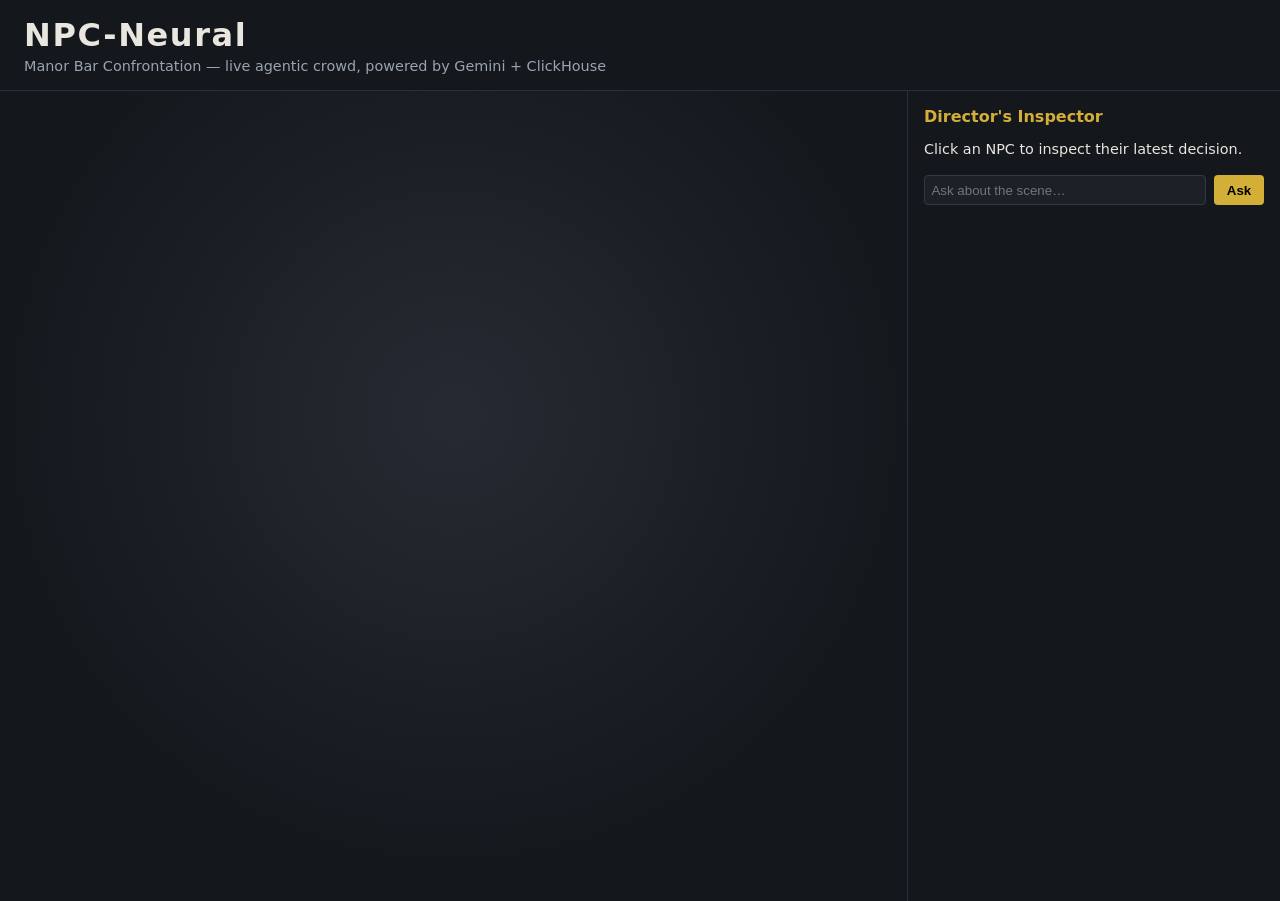
==== frontend/index.html @ 4e4012fc "Web frontend and FastAPI server" ====
<!DOCTYPE html>
<html lang="en">
<head>
<meta charset="UTF-8">
<title>NPC-Neural — Live Scene</title>
<link rel="stylesheet" href="style.css">
</head>
<body>
  <header>
    <h1>NPC-Neural</h1>
    <p>Manor Bar Confrontation — live agentic crowd, powered by Gemini + ClickHouse</p>
  </header>

  <main>
    <div id="scene"></div>

    <aside id="panel">
      <h2>Director's Inspector</h2>
      <div id="selected-info">Click an NPC to inspect their latest decision.</div>

      <form id="ask-form">
        <input id="ask-input" type="text" placeholder="Ask about the scene…" autocomplete="off">
        <button type="submit">Ask</button>
      </form>
      <div id="ask-answer"></div>
    </aside>
  </main>

  <script src="app.js"></script>
</body>
</html>
---- frontend/style.css ----
:root {
  --principal: #d4af37;
  --background: #7c8ba1;
  font-family: system-ui, sans-serif;
}

body {
  margin: 0;
  background: #14171c;
  color: #e8e6df;
}

header {
  padding: 1rem 1.5rem;
  border-bottom: 1px solid #2a2f38;
}

header h1 {
  margin: 0;
  letter-spacing: 0.05em;
}

header p {
  margin: 0.25rem 0 0;
  color: #9aa3b2;
  font-size: 0.9rem;
}

main {
  display: flex;
  height: calc(100vh - 90px);
}

#scene {
  position: relative;
  flex: 1;
  background: radial-gradient(circle at 50% 40%, #262b33, #14171c 70%);
  border-right: 1px solid #2a2f38;
  overflow: hidden;
}

.npc {
  position: absolute;
  transform: translate(-50%, -50%);
  display: flex;
  flex-direction: column;
  align-items: center;
  cursor: pointer;
  transition: top 0.6s ease, left 0.6s ease;
}

.npc .dot {
  width: 18px;
  height: 18px;
  border-radius: 50%;
  background: var(--background);
  border: 2px solid #0000;
  box-shadow: 0 0 8px #0006;
}

.npc.principal .dot {
  width: 26px;
  height: 26px;
  background: var(--principal);
}

.npc.selected .dot {
  border-color: white;
}

.npc .label {
  margin-top: 4px;
  font-size: 0.7rem;
  color: #cfd4dc;
  white-space: nowrap;
  text-shadow: 0 1px 2px #000;
}

.npc .mood {
  font-size: 0.65rem;
  color: #8f97a3;
}

#panel {
  width: 340px;
  padding: 1rem;
  overflow-y: auto;
}

#panel h2 {
  margin-top: 0;
  font-size: 1rem;
  color: #d4af37;
}

#selected-info {
  font-size: 0.9rem;
  line-height: 1.4;
  white-space: pre-wrap;
  margin-bottom: 1rem;
}

#ask-form {
  display: flex;
  gap: 0.5rem;
}

#ask-input {
  flex: 1;
  padding: 0.4rem;
  background: #1c2027;
  border: 1px solid #333a45;
  color: inherit;
  border-radius: 4px;
}

#ask-form button {
  padding: 0.4rem 0.8rem;
  background: #d4af37;
  border: none;
  border-radius: 4px;
  cursor: pointer;
  font-weight: 600;
}

#ask-answer {
  margin-top: 0.75rem;
  font-size: 0.85rem;
  line-height: 1.4;
  white-space: pre-wrap;
  color: #cfd4dc;
}
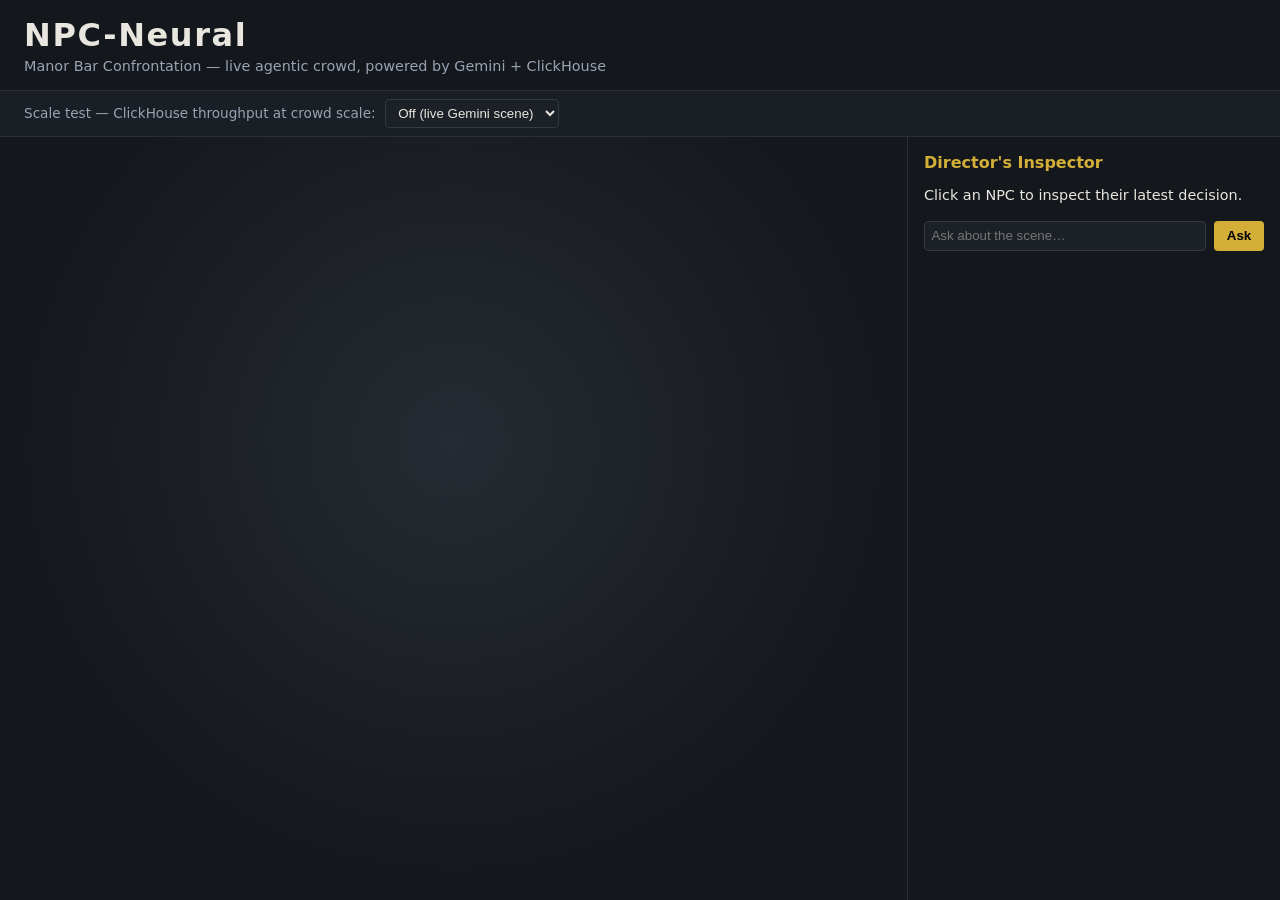
==== commit 34cc82c0: "Add 10-500 NPC scale menu backed by ClickHouse throughput" ====
--- a/frontend/index.html
+++ b/frontend/index.html
@@ -11,12 +11,40 @@
     <p>Manor Bar Confrontation — live agentic crowd, powered by Gemini + ClickHouse</p>
   </header>
 
+  <div id="scale-bar">
+    <label for="scale-select">Scale test — ClickHouse throughput at crowd scale:</label>
+    <select id="scale-select">
+      <option value="0" selected>Off (live Gemini scene)</option>
+      <option value="10">10 NPCs</option>
+      <option value="50">50 NPCs</option>
+      <option value="100">100 NPCs</option>
+      <option value="250">250 NPCs</option>
+      <option value="500">500 NPCs</option>
+    </select>
+    <span id="scale-status"></span>
+  </div>
+
   <main>
     <div id="scene"></div>
 
+    <div id="scale-view" hidden>
+      <div id="scale-swarm"></div>
+      <div id="scale-legend">
+        <span><i style="background:#7c8ba1"></i>neutral</span>
+        <span><i style="background:#c0554a"></i>tense</span>
+        <span><i style="background:#4aa3c0"></i>curious</span>
+        <span><i style="background:#6b6f76"></i>bored</span>
+        <span><i style="background:#d4af37"></i>alert</span>
+        <span><i style="background:#b06fc9"></i>nervous</span>
+        <span><i style="background:#5fbf6a"></i>amused</span>
+        <span><i style="background:#e0a63c"></i>focused</span>
+      </div>
+    </div>
+
     <aside id="panel">
-      <h2>Director's Inspector</h2>
+      <h2 id="panel-title">Director's Inspector</h2>
       <div id="selected-info">Click an NPC to inspect their latest decision.</div>
+      <div id="scale-stats"></div>
 
       <form id="ask-form">
         <input id="ask-input" type="text" placeholder="Ask about the scene…" autocomplete="off">
--- a/frontend/style.css
+++ b/frontend/style.css
@@ -8,6 +8,9 @@
   margin: 0;
   background: #14171c;
   color: #e8e6df;
+  display: flex;
+  flex-direction: column;
+  height: 100vh;
 }
 
 header {
@@ -26,9 +29,36 @@
   font-size: 0.9rem;
 }
 
+#scale-bar {
+  display: flex;
+  align-items: center;
+  gap: 0.6rem;
+  padding: 0.5rem 1.5rem;
+  background: #1a1e25;
+  border-bottom: 1px solid #2a2f38;
+  font-size: 0.85rem;
+}
+
+#scale-bar label {
+  color: #9aa3b2;
+}
+
+#scale-bar select {
+  background: #1c2027;
+  color: inherit;
+  border: 1px solid #333a45;
+  border-radius: 4px;
+  padding: 0.3rem 0.5rem;
+}
+
+#scale-status {
+  color: #d4af37;
+}
+
 main {
   display: flex;
-  height: calc(100vh - 90px);
+  flex: 1;
+  min-height: 0;
 }
 
 #scene {
@@ -37,6 +67,52 @@
   background: radial-gradient(circle at 50% 40%, #262b33, #14171c 70%);
   border-right: 1px solid #2a2f38;
   overflow: hidden;
+}
+
+#scale-view {
+  flex: 1;
+  border-right: 1px solid #2a2f38;
+  overflow-y: auto;
+  padding: 1rem;
+}
+
+#scale-swarm {
+  display: flex;
+  flex-wrap: wrap;
+  gap: 3px;
+  align-content: flex-start;
+}
+
+.pixel {
+  width: 10px;
+  height: 10px;
+  border-radius: 2px;
+  background: #3a4150;
+}
+
+#scale-legend {
+  display: flex;
+  flex-wrap: wrap;
+  gap: 0.75rem;
+  margin-top: 1rem;
+  font-size: 0.75rem;
+  color: #9aa3b2;
+}
+
+#scale-legend i {
+  display: inline-block;
+  width: 10px;
+  height: 10px;
+  border-radius: 2px;
+  margin-right: 0.3rem;
+  vertical-align: middle;
+}
+
+#scale-stats {
+  font-size: 0.85rem;
+  line-height: 1.5;
+  margin-bottom: 1rem;
+  color: #cfd4dc;
 }
 
 .npc {
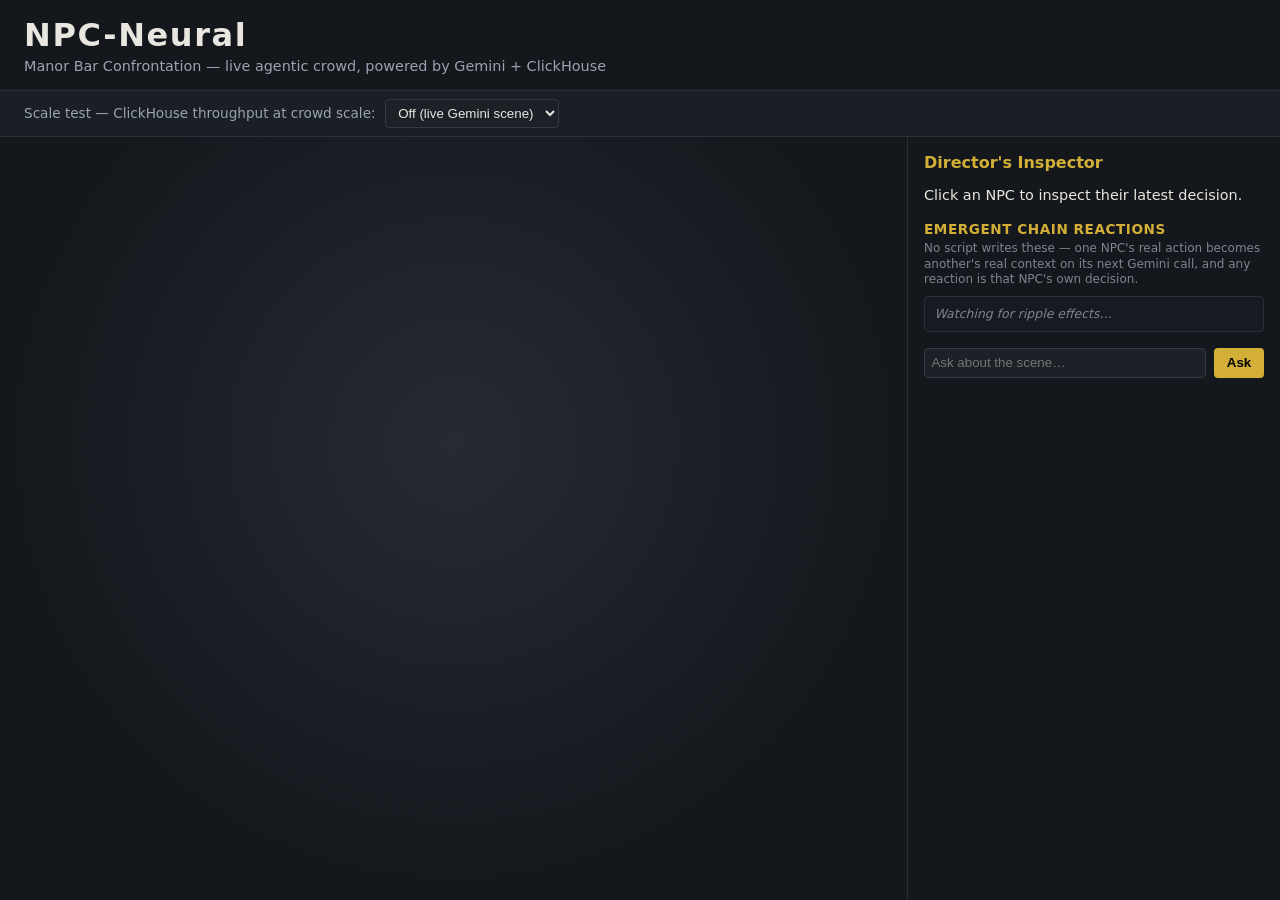
==== commit b0c649f5: "Add emergent chain reactions between NPCs" ====
--- a/frontend/index.html
+++ b/frontend/index.html
@@ -44,6 +44,13 @@
     <aside id="panel">
       <h2 id="panel-title">Director's Inspector</h2>
       <div id="selected-info">Click an NPC to inspect their latest decision.</div>
+
+      <h3>Emergent Chain Reactions</h3>
+      <p class="panel-hint">No script writes these — one NPC's real action becomes
+        another's real context on its next Gemini call, and any reaction is that
+        NPC's own decision.</p>
+      <div id="chain-log"><p class="chain-empty">Watching for ripple effects…</p></div>
+
       <div id="scale-stats"></div>
 
       <form id="ask-form">
--- a/frontend/style.css
+++ b/frontend/style.css
@@ -144,6 +144,16 @@
   border-color: white;
 }
 
+.npc.rippling .dot {
+  animation: ripple-pulse 2.5s ease-out;
+}
+
+@keyframes ripple-pulse {
+  0% { box-shadow: 0 0 0 0 rgba(212, 175, 55, 0.9); }
+  60% { box-shadow: 0 0 14px 10px rgba(212, 175, 55, 0); }
+  100% { box-shadow: 0 0 8px #0006; }
+}
+
 .npc .label {
   margin-top: 4px;
   font-size: 0.7rem;
@@ -169,6 +179,49 @@
   color: #d4af37;
 }
 
+#panel h3 {
+  font-size: 0.85rem;
+  margin: 1rem 0 0.25rem;
+  color: #d4af37;
+  text-transform: uppercase;
+  letter-spacing: 0.04em;
+}
+
+.panel-hint {
+  font-size: 0.75rem;
+  color: #7d8592;
+  margin: 0 0 0.5rem;
+  line-height: 1.3;
+}
+
+#chain-log {
+  max-height: 220px;
+  overflow-y: auto;
+  border: 1px solid #2a2f38;
+  border-radius: 4px;
+  background: #171b21;
+  margin-bottom: 1rem;
+}
+
+.chain-entry {
+  padding: 0.4rem 0.6rem;
+  font-size: 0.78rem;
+  line-height: 1.35;
+  border-bottom: 1px solid #23272f;
+}
+
+.chain-entry:last-child {
+  border-bottom: none;
+}
+
+.chain-empty {
+  padding: 0.6rem;
+  font-size: 0.78rem;
+  color: #7d8592;
+  font-style: italic;
+  margin: 0;
+}
+
 #selected-info {
   font-size: 0.9rem;
   line-height: 1.4;
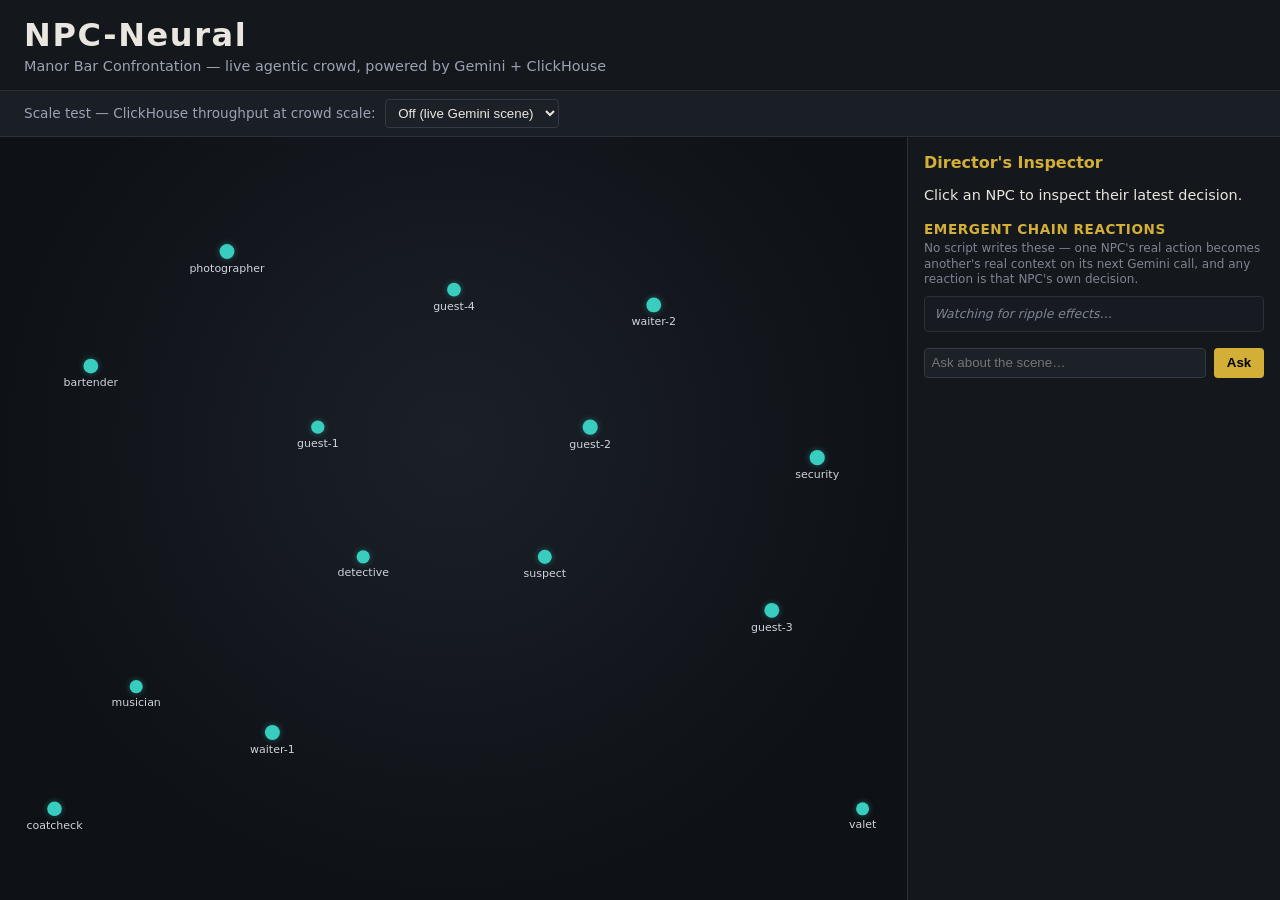
==== commit 8167104c: "Redesign scene as a synaptic cascade network view" ====
--- a/frontend/index.html
+++ b/frontend/index.html
@@ -25,11 +25,9 @@
   </div>
 
   <main>
-    <div id="scene"></div>
-
-    <div id="scale-view" hidden>
-      <div id="scale-swarm"></div>
-      <div id="scale-legend">
+    <div id="scene">
+      <canvas id="scene-canvas"></canvas>
+      <div id="scale-legend" hidden>
         <span><i style="background:#7c8ba1"></i>neutral</span>
         <span><i style="background:#c0554a"></i>tense</span>
         <span><i style="background:#4aa3c0"></i>curious</span>
--- a/frontend/style.css
+++ b/frontend/style.css
@@ -1,6 +1,4 @@
 :root {
-  --principal: #d4af37;
-  --background: #7c8ba1;
   font-family: system-ui, sans-serif;
 }
 
@@ -64,38 +62,35 @@
 #scene {
   position: relative;
   flex: 1;
-  background: radial-gradient(circle at 50% 40%, #262b33, #14171c 70%);
+  background: radial-gradient(circle at 50% 40%, #1b2028, #0e1116 72%);
   border-right: 1px solid #2a2f38;
   overflow: hidden;
 }
 
-#scale-view {
-  flex: 1;
-  border-right: 1px solid #2a2f38;
-  overflow-y: auto;
-  padding: 1rem;
-}
-
-#scale-swarm {
+#scene-canvas {
+  position: absolute;
+  inset: 0;
+  width: 100%;
+  height: 100%;
+  cursor: pointer;
+}
+
+#scale-legend[hidden] {
+  display: none;
+}
+
+#scale-legend {
+  position: absolute;
+  left: 1rem;
+  bottom: 1rem;
   display: flex;
   flex-wrap: wrap;
-  gap: 3px;
-  align-content: flex-start;
-}
-
-.pixel {
-  width: 10px;
-  height: 10px;
-  border-radius: 2px;
-  background: #3a4150;
-}
-
-#scale-legend {
-  display: flex;
-  flex-wrap: wrap;
-  gap: 0.75rem;
-  margin-top: 1rem;
-  font-size: 0.75rem;
+  gap: 0.6rem;
+  max-width: 75%;
+  padding: 0.5rem 0.7rem;
+  background: rgba(14, 17, 22, 0.6);
+  border-radius: 6px;
+  font-size: 0.72rem;
   color: #9aa3b2;
 }
 
@@ -115,58 +110,6 @@
   color: #cfd4dc;
 }
 
-.npc {
-  position: absolute;
-  transform: translate(-50%, -50%);
-  display: flex;
-  flex-direction: column;
-  align-items: center;
-  cursor: pointer;
-  transition: top 0.6s ease, left 0.6s ease;
-}
-
-.npc .dot {
-  width: 18px;
-  height: 18px;
-  border-radius: 50%;
-  background: var(--background);
-  border: 2px solid #0000;
-  box-shadow: 0 0 8px #0006;
-}
-
-.npc.principal .dot {
-  width: 26px;
-  height: 26px;
-  background: var(--principal);
-}
-
-.npc.selected .dot {
-  border-color: white;
-}
-
-.npc.rippling .dot {
-  animation: ripple-pulse 2.5s ease-out;
-}
-
-@keyframes ripple-pulse {
-  0% { box-shadow: 0 0 0 0 rgba(212, 175, 55, 0.9); }
-  60% { box-shadow: 0 0 14px 10px rgba(212, 175, 55, 0); }
-  100% { box-shadow: 0 0 8px #0006; }
-}
-
-.npc .label {
-  margin-top: 4px;
-  font-size: 0.7rem;
-  color: #cfd4dc;
-  white-space: nowrap;
-  text-shadow: 0 1px 2px #000;
-}
-
-.npc .mood {
-  font-size: 0.65rem;
-  color: #8f97a3;
-}
-
 #panel {
   width: 340px;
   padding: 1rem;
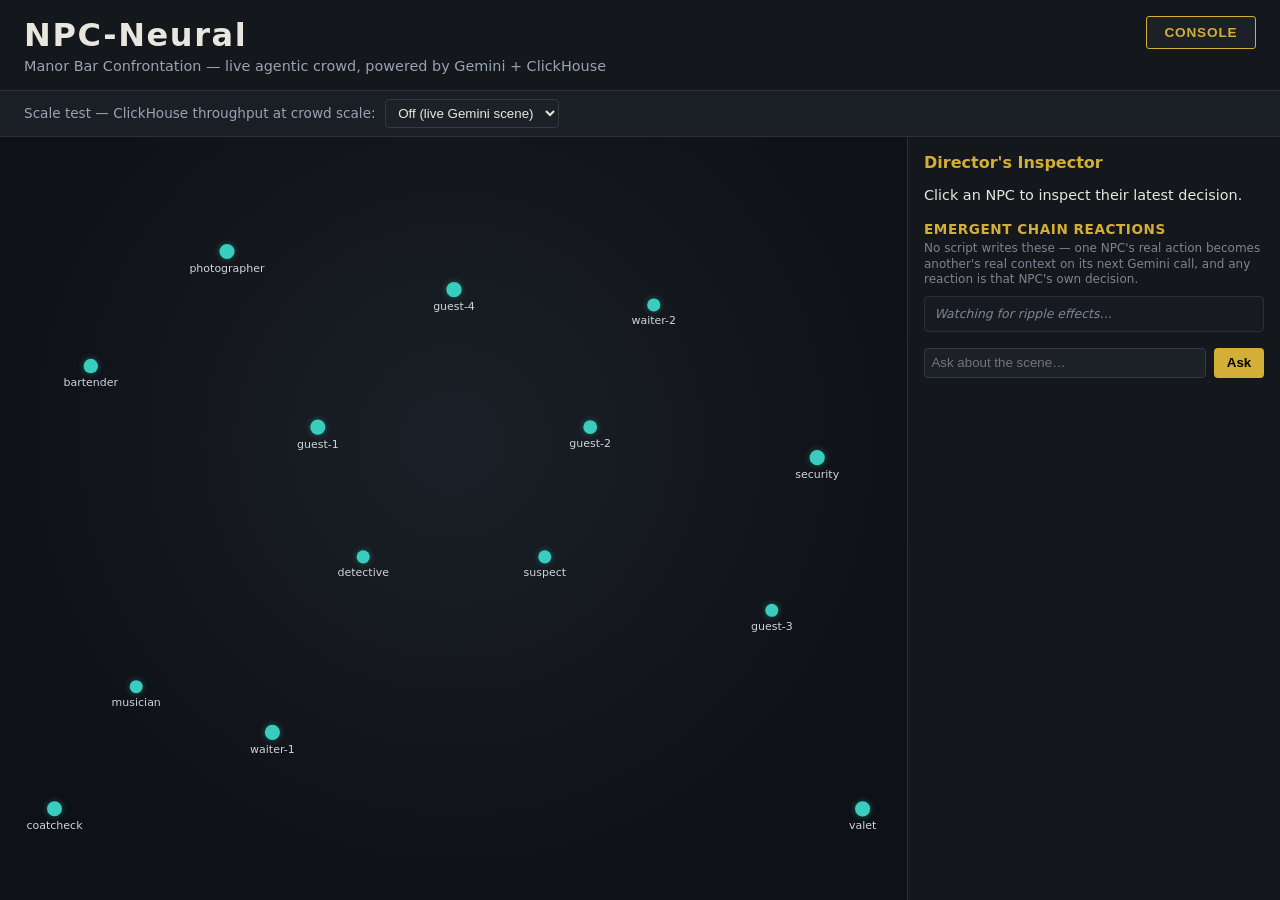
==== commit 6c71c1da: "Add ClickHouse console showing live config, schema and data" ====
--- a/frontend/index.html
+++ b/frontend/index.html
@@ -9,7 +9,21 @@
   <header>
     <h1>NPC-Neural</h1>
     <p>Manor Bar Confrontation — live agentic crowd, powered by Gemini + ClickHouse</p>
+    <button id="console-btn" type="button">Console</button>
   </header>
+
+  <div id="console-overlay" hidden>
+    <div id="console-panel">
+      <div id="console-head">
+        <h2>ClickHouse Console</h2>
+        <button id="console-close" type="button">Close</button>
+      </div>
+      <p class="panel-hint">Read live through the same mcp-clickhouse session the
+        scene uses — connection settings, MCP tools, deployed schema with real
+        row counts, and the rows being written right now.</p>
+      <div id="console-body">Loading…</div>
+    </div>
+  </div>
 
   <div id="scale-bar">
     <label for="scale-select">Scale test — ClickHouse throughput at crowd scale:</label>
--- a/frontend/style.css
+++ b/frontend/style.css
@@ -14,6 +14,7 @@
 header {
   padding: 1rem 1.5rem;
   border-bottom: 1px solid #2a2f38;
+  position: relative;
 }
 
 header h1 {
@@ -202,3 +203,210 @@
   white-space: pre-wrap;
   color: #cfd4dc;
 }
+
+#console-btn {
+  position: absolute;
+  top: 1rem;
+  right: 1.5rem;
+  background: #1c2027;
+  color: #d4af37;
+  border: 1px solid #d4af37;
+  border-radius: 3px;
+  padding: 0.5rem 1.1rem;
+  font-size: 0.85rem;
+  font-weight: 600;
+  letter-spacing: 0.06em;
+  text-transform: uppercase;
+  cursor: pointer;
+}
+
+#console-btn:hover {
+  background: #d4af37;
+  color: #14171c;
+}
+
+#console-overlay {
+  position: fixed;
+  inset: 0;
+  z-index: 20;
+  background: rgba(8, 10, 13, 0.78);
+  display: flex;
+  align-items: center;
+  justify-content: center;
+  padding: 2rem;
+}
+
+#console-overlay[hidden] {
+  display: none;
+}
+
+#console-panel {
+  background: #14171c;
+  border: 1px solid #2a2f38;
+  border-radius: 6px;
+  width: min(980px, 100%);
+  max-height: 100%;
+  display: flex;
+  flex-direction: column;
+  padding: 1.25rem 1.5rem;
+  box-shadow: 0 18px 50px rgba(0, 0, 0, 0.6);
+}
+
+#console-head {
+  display: flex;
+  align-items: center;
+  justify-content: space-between;
+}
+
+#console-head h2 {
+  margin: 0;
+  color: #d4af37;
+  font-size: 1.1rem;
+  letter-spacing: 0.05em;
+}
+
+#console-close {
+  background: #1c2027;
+  color: #cfd4dc;
+  border: 1px solid #3a4150;
+  border-radius: 3px;
+  padding: 0.35rem 0.9rem;
+  font-size: 0.8rem;
+  cursor: pointer;
+}
+
+#console-close:hover {
+  border-color: #d4af37;
+  color: #d4af37;
+}
+
+#console-body {
+  overflow-y: auto;
+  margin-top: 0.5rem;
+  font-size: 0.82rem;
+  line-height: 1.5;
+}
+
+.console-section {
+  margin-top: 1.25rem;
+}
+
+.console-section > h3 {
+  margin: 0 0 0.5rem;
+  font-size: 0.78rem;
+  letter-spacing: 0.09em;
+  text-transform: uppercase;
+  color: #d4af37;
+  border-bottom: 1px solid #2a2f38;
+  padding-bottom: 0.3rem;
+}
+
+.kv {
+  display: grid;
+  grid-template-columns: repeat(auto-fill, minmax(230px, 1fr));
+  gap: 0.35rem 1.25rem;
+}
+
+.kv div {
+  display: flex;
+  justify-content: space-between;
+  gap: 0.75rem;
+  border-bottom: 1px dotted #262b33;
+  padding-bottom: 0.2rem;
+}
+
+.kv span:first-child {
+  color: #9aa3b2;
+}
+
+.kv span:last-child {
+  color: #e8e6df;
+  font-family: ui-monospace, SFMono-Regular, Menlo, monospace;
+  text-align: right;
+  overflow-wrap: anywhere;
+}
+
+.console-table {
+  width: 100%;
+  border-collapse: collapse;
+  font-family: ui-monospace, SFMono-Regular, Menlo, monospace;
+  font-size: 0.76rem;
+}
+
+.console-table th {
+  text-align: left;
+  color: #9aa3b2;
+  font-weight: 500;
+  border-bottom: 1px solid #2a2f38;
+  padding: 0.3rem 0.6rem 0.3rem 0;
+}
+
+.console-table td {
+  padding: 0.28rem 0.6rem 0.28rem 0;
+  border-bottom: 1px solid #1e222a;
+  color: #cfd4dc;
+  vertical-align: top;
+}
+
+.console-table td.num {
+  text-align: right;
+  color: #d4af37;
+}
+
+.console-card {
+  border: 1px solid #262b33;
+  border-radius: 4px;
+  padding: 0.6rem 0.8rem;
+  margin-bottom: 0.6rem;
+  background: #171b21;
+}
+
+.console-card > header {
+  border: 0;
+  padding: 0;
+  display: flex;
+  align-items: baseline;
+  gap: 0.6rem;
+  flex-wrap: wrap;
+}
+
+.console-card h4 {
+  margin: 0;
+  font-family: ui-monospace, SFMono-Regular, Menlo, monospace;
+  font-size: 0.85rem;
+  color: #e8e6df;
+}
+
+.console-card .meta {
+  color: #9aa3b2;
+  font-size: 0.74rem;
+}
+
+.console-cols {
+  display: flex;
+  flex-wrap: wrap;
+  gap: 0.3rem;
+  margin-top: 0.5rem;
+}
+
+.console-cols code {
+  background: #1c2027;
+  border: 1px solid #2a2f38;
+  border-radius: 3px;
+  padding: 0.1rem 0.4rem;
+  font-size: 0.72rem;
+  color: #cfd4dc;
+}
+
+.console-cols code b {
+  color: #7fd4c8;
+  font-weight: 600;
+}
+
+.console-foot {
+  margin-top: 1.25rem;
+  padding-top: 0.6rem;
+  border-top: 1px solid #2a2f38;
+  color: #9aa3b2;
+  font-size: 0.78rem;
+}
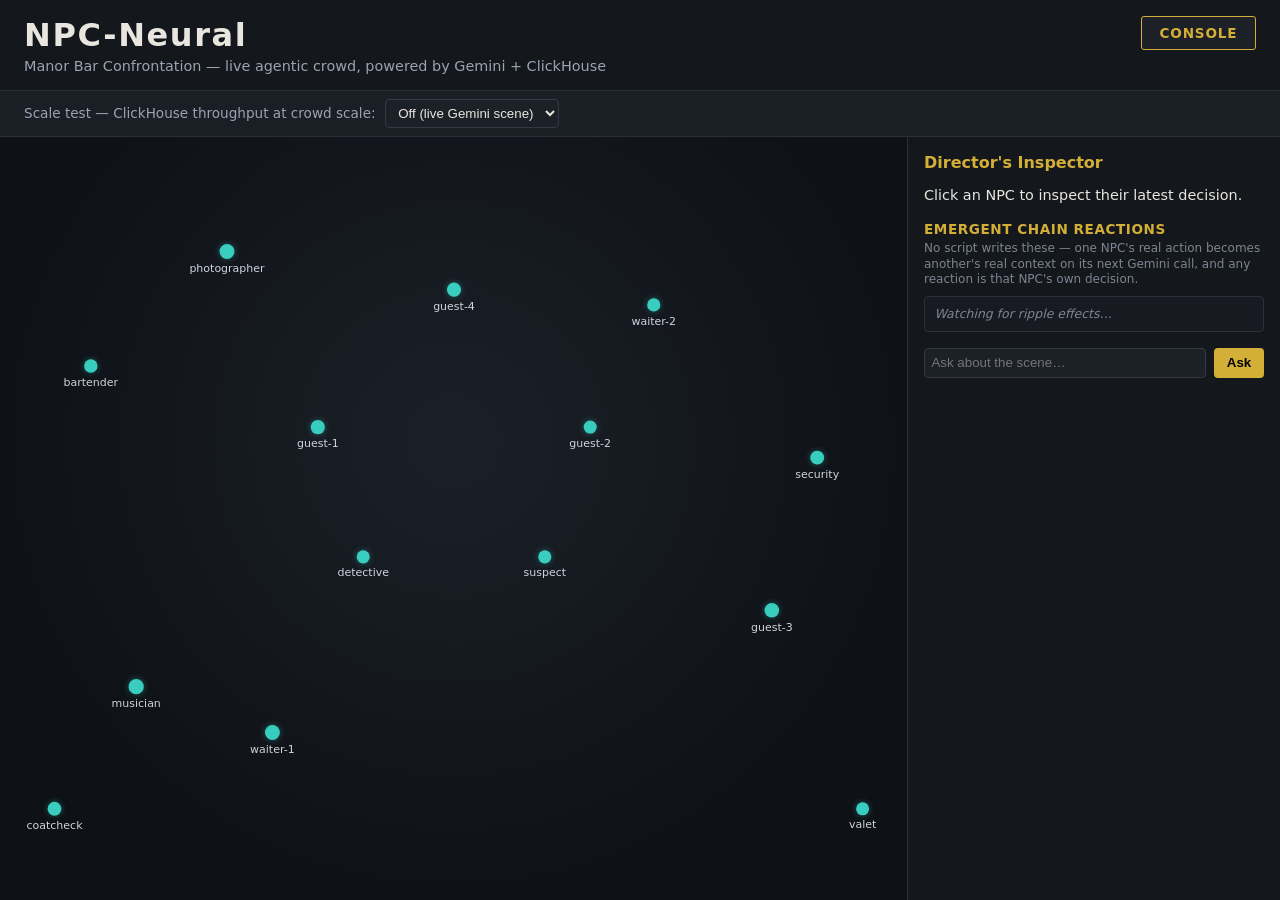
==== commit 4b73e04e: "Move console to its own page and simplify to five panels" ====
--- a/frontend/index.html
+++ b/frontend/index.html
@@ -9,21 +9,8 @@
   <header>
     <h1>NPC-Neural</h1>
     <p>Manor Bar Confrontation — live agentic crowd, powered by Gemini + ClickHouse</p>
-    <button id="console-btn" type="button">Console</button>
+    <a id="console-btn" href="console.html">Console</a>
   </header>
-
-  <div id="console-overlay" hidden>
-    <div id="console-panel">
-      <div id="console-head">
-        <h2>ClickHouse Console</h2>
-        <button id="console-close" type="button">Close</button>
-      </div>
-      <p class="panel-hint">Read live through the same mcp-clickhouse session the
-        scene uses — connection settings, MCP tools, deployed schema with real
-        row counts, and the rows being written right now.</p>
-      <div id="console-body">Loading…</div>
-    </div>
-  </div>
 
   <div id="scale-bar">
     <label for="scale-select">Scale test — ClickHouse throughput at crowd scale:</label>
--- a/frontend/style.css
+++ b/frontend/style.css
@@ -217,6 +217,7 @@
   font-weight: 600;
   letter-spacing: 0.06em;
   text-transform: uppercase;
+  text-decoration: none;
   cursor: pointer;
 }
 
@@ -225,86 +226,62 @@
   color: #14171c;
 }
 
-#console-overlay {
-  position: fixed;
-  inset: 0;
-  z-index: 20;
-  background: rgba(8, 10, 13, 0.78);
-  display: flex;
-  align-items: center;
-  justify-content: center;
-  padding: 2rem;
-}
-
-#console-overlay[hidden] {
-  display: none;
-}
-
-#console-panel {
-  background: #14171c;
+/* --- console page --- */
+
+body.console-page {
+  height: auto;
+  min-height: 100vh;
+}
+
+.console-main {
+  padding: 1.5rem;
+  max-width: 1100px;
+  width: 100%;
+  box-sizing: border-box;
+  margin: 0 auto;
+}
+
+.card {
+  background: #1a1e25;
   border: 1px solid #2a2f38;
-  border-radius: 6px;
-  width: min(980px, 100%);
-  max-height: 100%;
-  display: flex;
-  flex-direction: column;
-  padding: 1.25rem 1.5rem;
-  box-shadow: 0 18px 50px rgba(0, 0, 0, 0.6);
-}
-
-#console-head {
-  display: flex;
-  align-items: center;
-  justify-content: space-between;
-}
-
-#console-head h2 {
-  margin: 0;
-  color: #d4af37;
-  font-size: 1.1rem;
-  letter-spacing: 0.05em;
-}
-
-#console-close {
-  background: #1c2027;
-  color: #cfd4dc;
-  border: 1px solid #3a4150;
-  border-radius: 3px;
-  padding: 0.35rem 0.9rem;
+  border-radius: 5px;
+  padding: 1rem 1.2rem;
+  margin-bottom: 1rem;
+}
+
+.card > h2 {
+  margin: 0 0 0.75rem;
   font-size: 0.8rem;
-  cursor: pointer;
-}
-
-#console-close:hover {
-  border-color: #d4af37;
-  color: #d4af37;
-}
-
-#console-body {
-  overflow-y: auto;
-  margin-top: 0.5rem;
-  font-size: 0.82rem;
-  line-height: 1.5;
-}
-
-.console-section {
-  margin-top: 1.25rem;
-}
-
-.console-section > h3 {
-  margin: 0 0 0.5rem;
-  font-size: 0.78rem;
   letter-spacing: 0.09em;
   text-transform: uppercase;
   color: #d4af37;
-  border-bottom: 1px solid #2a2f38;
-  padding-bottom: 0.3rem;
+  display: flex;
+  align-items: center;
+  gap: 0.6rem;
+}
+
+.pill {
+  font-size: 0.68rem;
+  letter-spacing: 0.04em;
+  text-transform: none;
+  padding: 0.1rem 0.5rem;
+  border-radius: 10px;
+  border: 1px solid #3f7a52;
+  color: #7fd39a;
+  background: #16241b;
+}
+
+.pill.warn {
+  border-color: #7a6a2f;
+  color: #d4af37;
+  background: #241f12;
 }
 
 .kv {
   display: grid;
-  grid-template-columns: repeat(auto-fill, minmax(230px, 1fr));
-  gap: 0.35rem 1.25rem;
+  grid-template-columns: repeat(auto-fit, minmax(210px, 1fr));
+  gap: 0.4rem 1.5rem;
+  font-size: 0.82rem;
 }
 
 .kv div {
@@ -312,7 +289,7 @@
   justify-content: space-between;
   gap: 0.75rem;
   border-bottom: 1px dotted #262b33;
-  padding-bottom: 0.2rem;
+  padding-bottom: 0.25rem;
 }
 
 .kv span:first-child {
@@ -326,87 +303,51 @@
   overflow-wrap: anywhere;
 }
 
-.console-table {
+.tags {
+  display: flex;
+  flex-wrap: wrap;
+  gap: 0.35rem;
+  margin-top: 0.6rem;
+}
+
+.tags code {
+  background: #1c2027;
+  border: 1px solid #2a2f38;
+  border-radius: 3px;
+  padding: 0.15rem 0.45rem;
+  font-size: 0.74rem;
+  color: #7fd4c8;
+}
+
+table.grid {
   width: 100%;
   border-collapse: collapse;
+  font-size: 0.78rem;
   font-family: ui-monospace, SFMono-Regular, Menlo, monospace;
-  font-size: 0.76rem;
-}
-
-.console-table th {
+}
+
+table.grid th {
   text-align: left;
   color: #9aa3b2;
   font-weight: 500;
   border-bottom: 1px solid #2a2f38;
-  padding: 0.3rem 0.6rem 0.3rem 0;
-}
-
-.console-table td {
-  padding: 0.28rem 0.6rem 0.28rem 0;
+  padding: 0.3rem 0.7rem 0.3rem 0;
+}
+
+table.grid td {
+  padding: 0.32rem 0.7rem 0.32rem 0;
   border-bottom: 1px solid #1e222a;
   color: #cfd4dc;
   vertical-align: top;
 }
 
-.console-table td.num {
+table.grid td.num {
   text-align: right;
   color: #d4af37;
 }
 
-.console-card {
-  border: 1px solid #262b33;
-  border-radius: 4px;
-  padding: 0.6rem 0.8rem;
-  margin-bottom: 0.6rem;
-  background: #171b21;
-}
-
-.console-card > header {
-  border: 0;
-  padding: 0;
-  display: flex;
-  align-items: baseline;
-  gap: 0.6rem;
-  flex-wrap: wrap;
-}
-
-.console-card h4 {
-  margin: 0;
-  font-family: ui-monospace, SFMono-Regular, Menlo, monospace;
-  font-size: 0.85rem;
-  color: #e8e6df;
-}
-
-.console-card .meta {
-  color: #9aa3b2;
-  font-size: 0.74rem;
-}
-
-.console-cols {
-  display: flex;
-  flex-wrap: wrap;
-  gap: 0.3rem;
-  margin-top: 0.5rem;
-}
-
-.console-cols code {
-  background: #1c2027;
-  border: 1px solid #2a2f38;
-  border-radius: 3px;
-  padding: 0.1rem 0.4rem;
-  font-size: 0.72rem;
-  color: #cfd4dc;
-}
-
-.console-cols code b {
-  color: #7fd4c8;
-  font-weight: 600;
-}
-
 .console-foot {
-  margin-top: 1.25rem;
-  padding-top: 0.6rem;
-  border-top: 1px solid #2a2f38;
   color: #9aa3b2;
   font-size: 0.78rem;
-}
+  margin: 0 0 1.5rem;
+}
